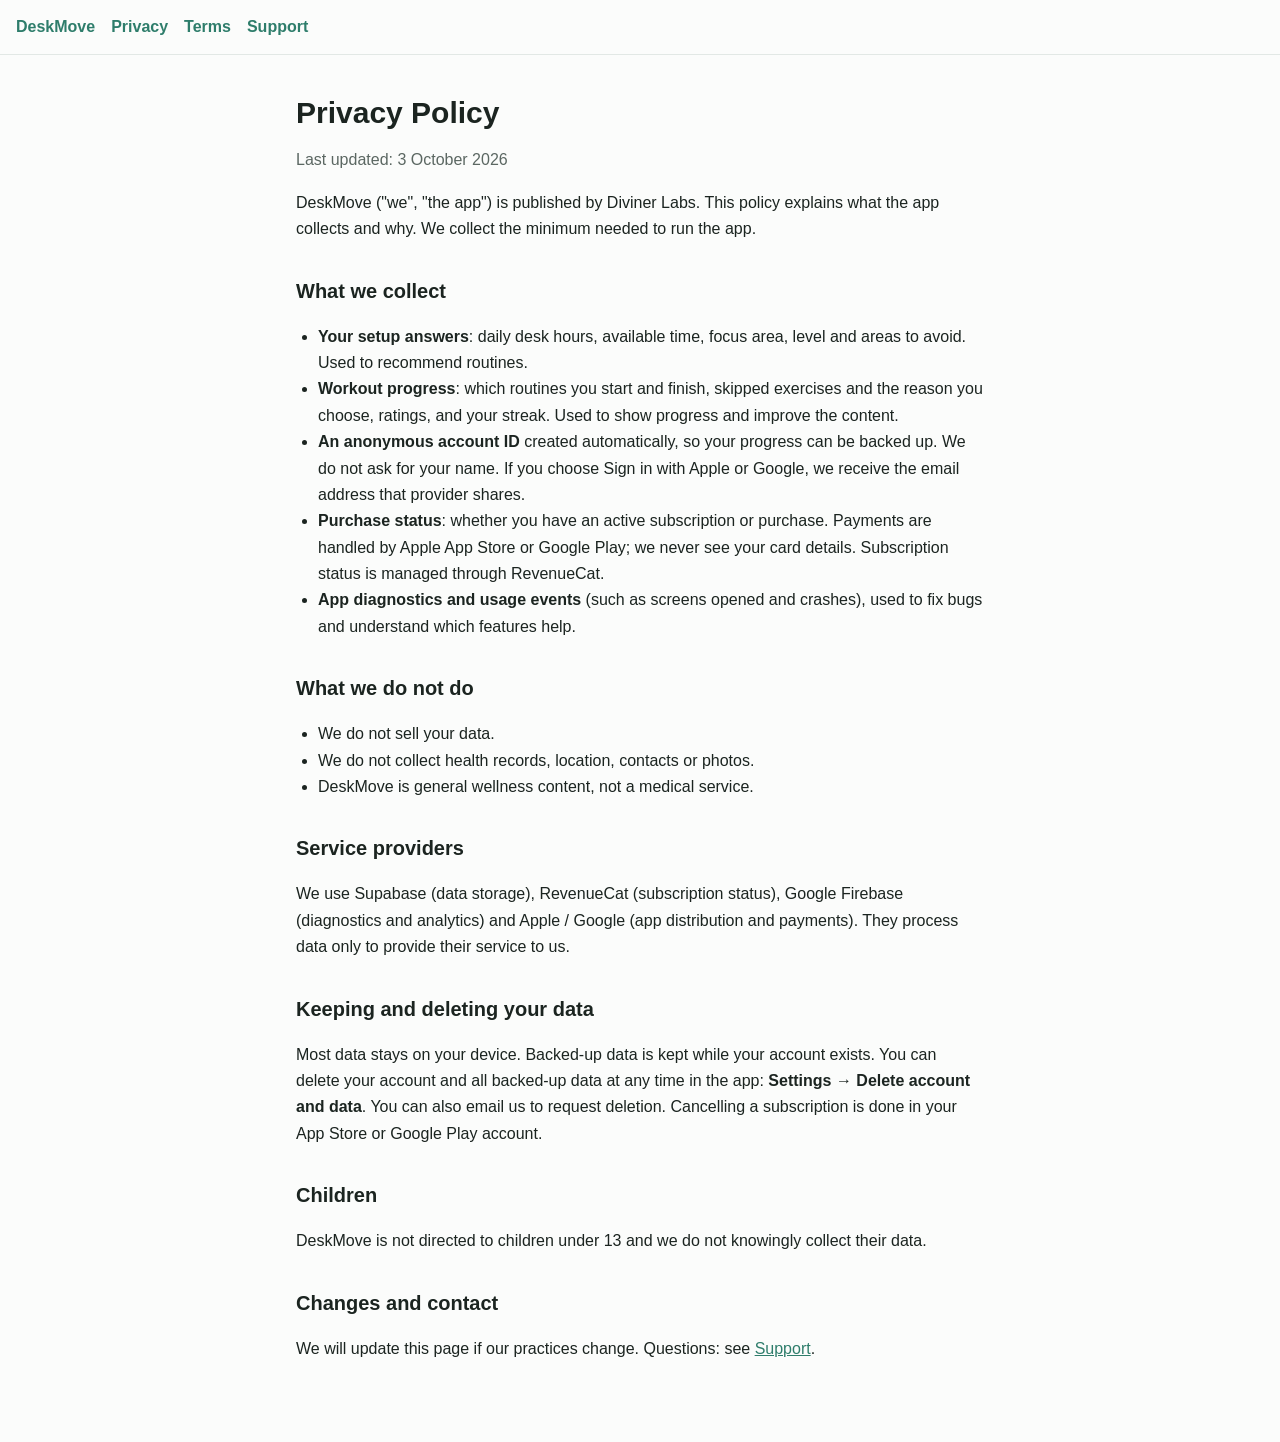
==== privacy.html @ b8c5322d "Add files via upload Add privacy policy, terms and landing page" ====
<!doctype html><html lang="en"><head><meta charset="utf-8"><meta name="viewport" content="width=device-width,initial-scale=1"><title>DeskMove Privacy Policy</title><link rel="stylesheet" href="style.css"></head><body><nav><a href="index.html">DeskMove</a><a href="privacy.html">Privacy</a><a href="terms.html">Terms</a><a href="support.html">Support</a></nav><main><h1>Privacy Policy</h1><p class="muted">Last updated: 3 October 2026</p>
<p>DeskMove ("we", "the app") is published by Diviner Labs. This policy explains what the app collects and why. We collect the minimum needed to run the app.</p>
<h2>What we collect</h2>
<ul>
<li><b>Your setup answers</b>: daily desk hours, available time, focus area, level and areas to avoid. Used to recommend routines.</li>
<li><b>Workout progress</b>: which routines you start and finish, skipped exercises and the reason you choose, ratings, and your streak. Used to show progress and improve the content.</li>
<li><b>An anonymous account ID</b> created automatically, so your progress can be backed up. We do not ask for your name. If you choose Sign in with Apple or Google, we receive the email address that provider shares.</li>
<li><b>Purchase status</b>: whether you have an active subscription or purchase. Payments are handled by Apple App Store or Google Play; we never see your card details. Subscription status is managed through RevenueCat.</li>
<li><b>App diagnostics and usage events</b> (such as screens opened and crashes), used to fix bugs and understand which features help.</li>
</ul>
<h2>What we do not do</h2>
<ul><li>We do not sell your data.</li><li>We do not collect health records, location, contacts or photos.</li><li>DeskMove is general wellness content, not a medical service.</li></ul>
<h2>Service providers</h2>
<p>We use Supabase (data storage), RevenueCat (subscription status), Google Firebase (diagnostics and analytics) and Apple / Google (app distribution and payments). They process data only to provide their service to us.</p>
<h2>Keeping and deleting your data</h2>
<p>Most data stays on your device. Backed-up data is kept while your account exists. You can delete your account and all backed-up data at any time in the app: <b>Settings → Delete account and data</b>. You can also email us to request deletion. Cancelling a subscription is done in your App Store or Google Play account.</p>
<h2>Children</h2><p>DeskMove is not directed to children under 13 and we do not knowingly collect their data.</p>
<h2>Changes and contact</h2><p>We will update this page if our practices change. Questions: see <a href="support.html">Support</a>.</p>
</main></body></html>
---- style.css ----
:root{--bg:#fbfcfb;--fg:#1b2420;--muted:#5b6762;--accent:#2e7d6b;--line:#e2e8e5}
@media (prefers-color-scheme:dark){:root{--bg:#121816;--fg:#e6ece9;--muted:#9aa8a2;--accent:#7cc8b3;--line:#26302c}}
*{box-sizing:border-box}body{margin:0;background:var(--bg);color:var(--fg);font:16px/1.65 -apple-system,BlinkMacSystemFont,"Segoe UI",Roboto,sans-serif}
main{max-width:720px;margin:0 auto;padding:40px 16px 64px}h1{font-size:30px;line-height:1.2;margin:0 0 4px}h2{font-size:20px;margin:32px 0 8px}
.muted{color:var(--muted)}a{color:var(--accent)}nav{border-bottom:1px solid var(--line);padding:14px 16px}nav a{margin-right:16px;font-weight:600;text-decoration:none}
ul{padding-left:22px}
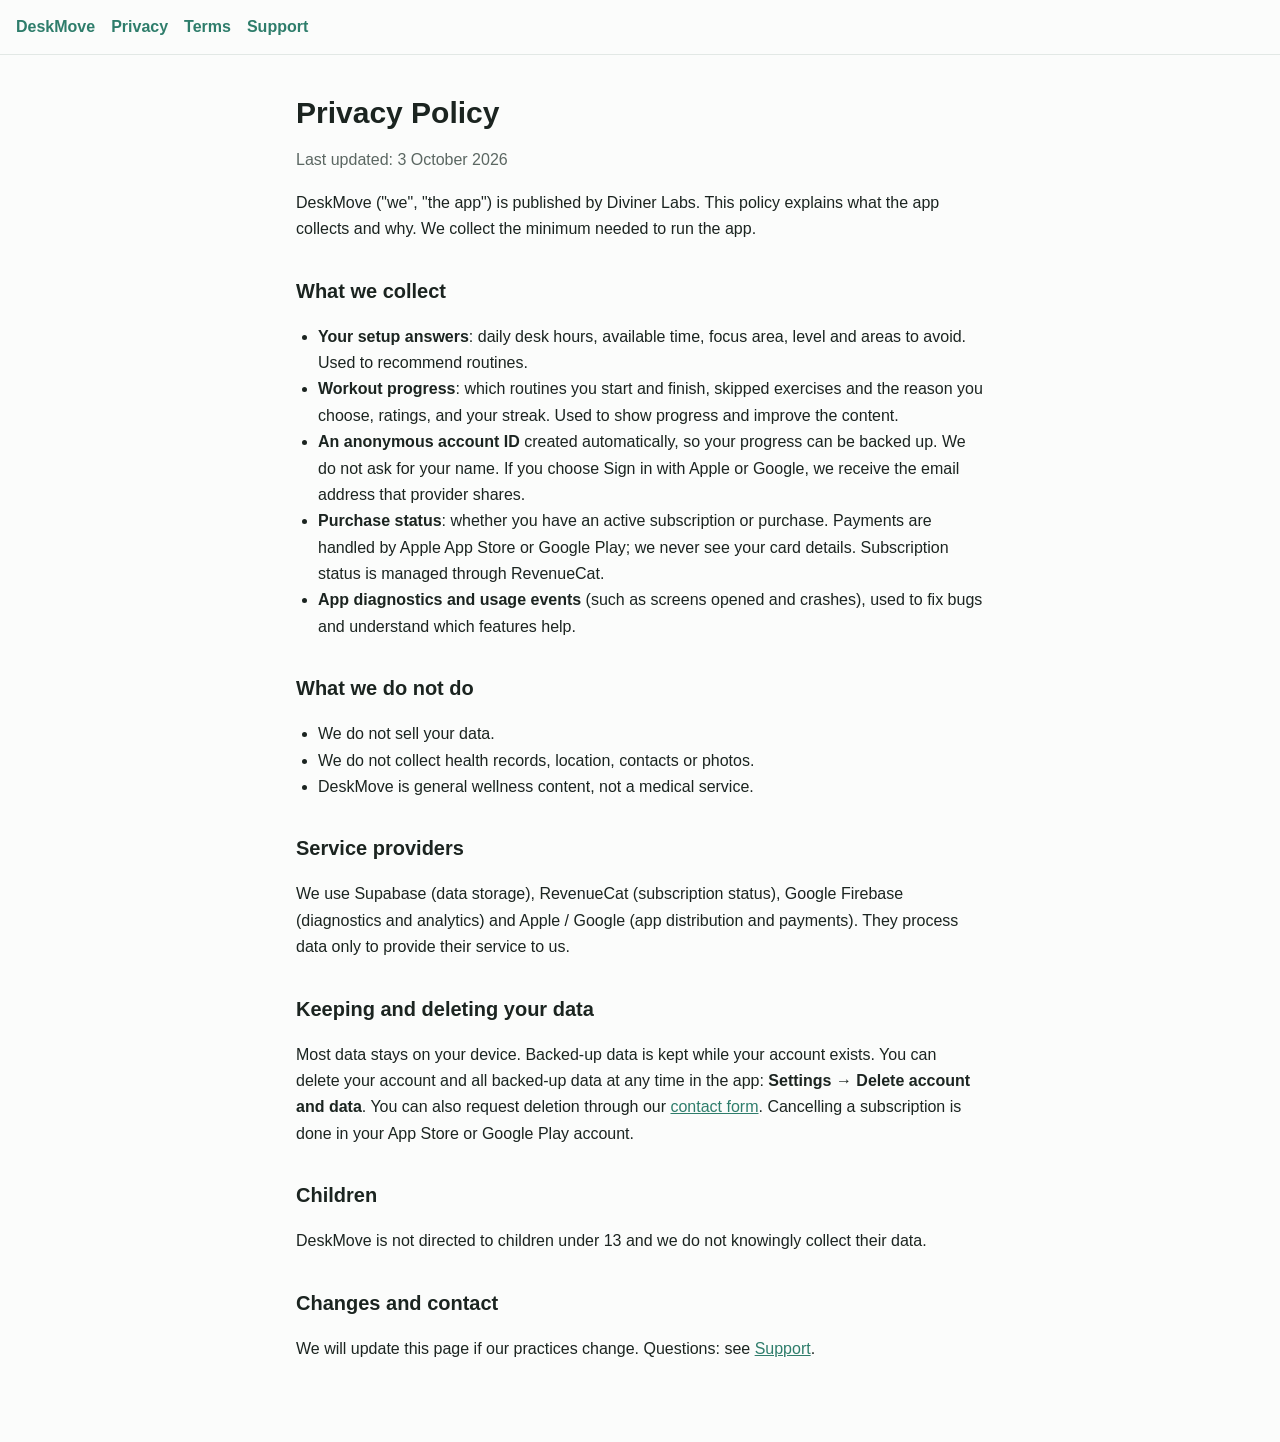
==== commit fa72d8a8: "Add files via upload" ====
--- a/privacy.html
+++ b/privacy.html
@@ -13,7 +13,7 @@
 <h2>Service providers</h2>
 <p>We use Supabase (data storage), RevenueCat (subscription status), Google Firebase (diagnostics and analytics) and Apple / Google (app distribution and payments). They process data only to provide their service to us.</p>
 <h2>Keeping and deleting your data</h2>
-<p>Most data stays on your device. Backed-up data is kept while your account exists. You can delete your account and all backed-up data at any time in the app: <b>Settings → Delete account and data</b>. You can also email us to request deletion. Cancelling a subscription is done in your App Store or Google Play account.</p>
+<p>Most data stays on your device. Backed-up data is kept while your account exists. You can delete your account and all backed-up data at any time in the app: <b>Settings → Delete account and data</b>. You can also request deletion through our <a href="support.html">contact form</a>. Cancelling a subscription is done in your App Store or Google Play account.</p>
 <h2>Children</h2><p>DeskMove is not directed to children under 13 and we do not knowingly collect their data.</p>
 <h2>Changes and contact</h2><p>We will update this page if our practices change. Questions: see <a href="support.html">Support</a>.</p>
 </main></body></html>
--- a/style.css
+++ b/style.css
@@ -4,3 +4,4 @@
 main{max-width:720px;margin:0 auto;padding:40px 16px 64px}h1{font-size:30px;line-height:1.2;margin:0 0 4px}h2{font-size:20px;margin:32px 0 8px}
 .muted{color:var(--muted)}a{color:var(--accent)}nav{border-bottom:1px solid var(--line);padding:14px 16px}nav a{margin-right:16px;font-weight:600;text-decoration:none}
 ul{padding-left:22px}
+.btn{display:inline-block;background:#FF7A59;color:#fff;font-weight:700;padding:14px 24px;border-radius:999px;text-decoration:none}
